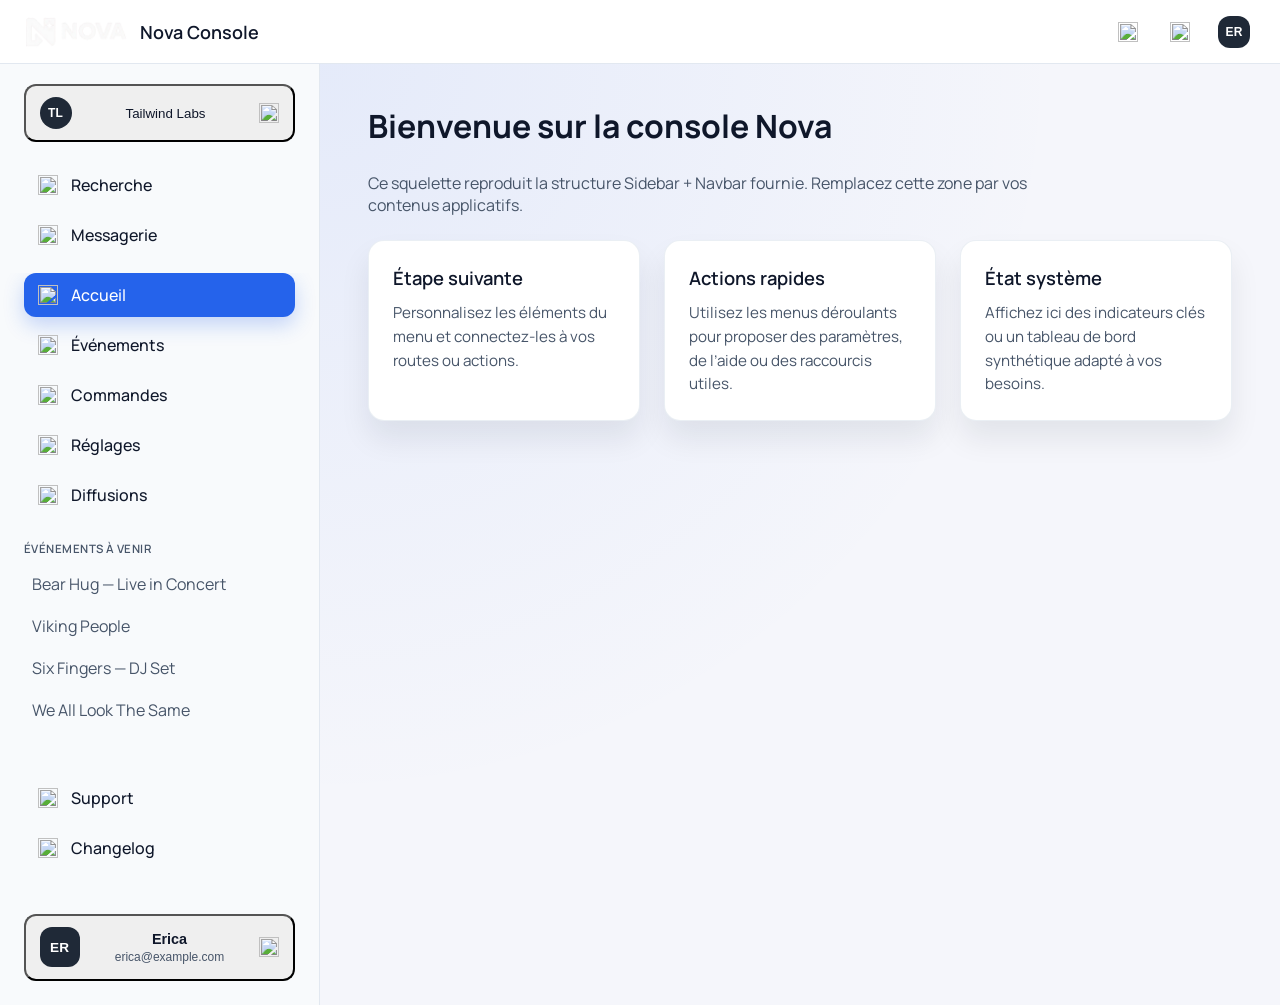
==== html/app.html @ 363867f9 "zerfg" ====
﻿
<!DOCTYPE html>
<html lang="fr">
<head>
    <meta charset="UTF-8">
    <meta name="viewport" content="width=device-width, initial-scale=1.0">
    <title>Nova · Console</title>
    <link rel="preconnect" href="https://fonts.googleapis.com">
    <link rel="preconnect" href="https://fonts.gstatic.com" crossorigin>
    <link href="https://fonts.googleapis.com/css2?family=Manrope:wght@400;500;600;700&display=swap" rel="stylesheet">
    <link rel="stylesheet" href="../css/app.css">
</head>
<body>
<div class="app-shell">
    <header class="app-navbar" role="banner">
        <div class="navbar-brand">
            <img src="../asset/img/logo.png" alt="Nova" class="navbar-logo">
            <span class="navbar-title">Nova Console</span>
        </div>
        <div class="navbar-spacer" aria-hidden="true"></div>
        <nav class="navbar-actions" aria-label="Actions principales">
            <a class="icon-button" href="#search" aria-label="Ouvrir la recherche">
                <img class="icon" src="https://raw.githubusercontent.com/tailwindlabs/heroicons/master/src/24/solid/magnifying-glass.svg" alt="" loading="lazy">
            </a>
            <a class="icon-button" href="#inbox" aria-label="Consulter la messagerie">
                <img class="icon" src="https://raw.githubusercontent.com/tailwindlabs/heroicons/master/src/24/solid/inbox.svg" alt="" loading="lazy">
            </a>
            <div class="dropdown" data-dropdown>
                <button class="icon-button avatar-button" type="button" aria-haspopup="menu" aria-expanded="false" data-dropdown-toggle="navbar-user-menu">
                    <span class="avatar avatar-square" aria-hidden="true">ER</span>
                    <span class="sr-only">Ouvrir le menu utilisateur</span>
                </button>
                <div class="dropdown-menu bottom-end" id="navbar-user-menu" role="menu">
                    <a class="dropdown-item" href="#profil" role="menuitem">
                        <img class="dropdown-icon" src="https://raw.githubusercontent.com/tailwindlabs/heroicons/master/src/24/solid/user.svg" alt="" loading="lazy">
                        <span class="dropdown-label">Mon profil</span>
                    </a>
                    <a class="dropdown-item" href="#parametres" role="menuitem">
                        <img class="dropdown-icon" src="https://raw.githubusercontent.com/tailwindlabs/heroicons/master/src/24/solid/cog-8-tooth.svg" alt="" loading="lazy">
                        <span class="dropdown-label">Paramètres</span>
                    </a>
                    <div class="dropdown-divider" role="none"></div>
                    <a class="dropdown-item" href="#confidentialite" role="menuitem">
                        <img class="dropdown-icon" src="https://raw.githubusercontent.com/tailwindlabs/heroicons/master/src/24/solid/shield-check.svg" alt="" loading="lazy">
                        <span class="dropdown-label">Politique de confidentialité</span>
                    </a>
                    <a class="dropdown-item" href="#feedback" role="menuitem">
                        <img class="dropdown-icon" src="https://raw.githubusercontent.com/tailwindlabs/heroicons/master/src/24/solid/light-bulb.svg" alt="" loading="lazy">
                        <span class="dropdown-label">Partager un feedback</span>
                    </a>
                    <div class="dropdown-divider" role="none"></div>
                    <a class="dropdown-item" href="#logout" role="menuitem">
                        <img class="dropdown-icon" src="https://raw.githubusercontent.com/tailwindlabs/heroicons/master/src/24/solid/arrow-right-start-on-rectangle.svg" alt="" loading="lazy">
                        <span class="dropdown-label">Se déconnecter</span>
                    </a>
                </div>
            </div>
        </nav>
    </header>

    <div class="app-layout">
        <aside class="app-sidebar" aria-label="Navigation secondaire">
            <div class="sidebar-header">
                <div class="dropdown full-width" data-dropdown>
                    <button class="sidebar-item sidebar-button" type="button" aria-haspopup="menu" aria-expanded="false" data-dropdown-toggle="team-menu">
                        <span class="avatar" aria-hidden="true">TL</span>
                        <span class="sidebar-label">Tailwind Labs</span>
                        <img class="icon icon-chevron" src="https://raw.githubusercontent.com/tailwindlabs/heroicons/master/src/24/solid/chevron-down.svg" alt="" loading="lazy">
                        <img class="icon icon-chevron icon-chevron-alt" src="https://raw.githubusercontent.com/tailwindlabs/heroicons/master/src/24/solid/chevron-up.svg" alt="" loading="lazy">
                        <span class="sr-only">Changer d'équipe</span>
                    </button>
                    <div class="dropdown-menu bottom-start" id="team-menu" role="menu">
                        <a class="dropdown-item" href="#team-settings" role="menuitem">
                            <img class="dropdown-icon" src="https://raw.githubusercontent.com/tailwindlabs/heroicons/master/src/24/solid/cog-8-tooth.svg" alt="" loading="lazy">
                            <span class="dropdown-label">Paramètres</span>
                        </a>
                        <div class="dropdown-divider" role="none"></div>
                        <a class="dropdown-item" href="#tailwind" role="menuitem">
                            <span class="dropdown-icon avatar-pill" aria-hidden="true">TL</span>
                            <span class="dropdown-label">Tailwind Labs</span>
                        </a>
                        <a class="dropdown-item" href="#workcation" role="menuitem">
                            <span class="dropdown-icon avatar-pill avatar-purple" aria-hidden="true">WC</span>
                            <span class="dropdown-label">Workcation</span>
                        </a>
                        <div class="dropdown-divider" role="none"></div>
                        <a class="dropdown-item" href="#nouvelle-equipe" role="menuitem">
                            <img class="dropdown-icon" src="https://raw.githubusercontent.com/tailwindlabs/heroicons/master/src/24/solid/plus.svg" alt="" loading="lazy">
                            <span class="dropdown-label">Nouvelle équipe…</span>
                        </a>
                    </div>
                </div>
                <div class="sidebar-section only-desktop">
                    <a class="sidebar-item" href="#search">
                        <img class="icon" src="https://raw.githubusercontent.com/tailwindlabs/heroicons/master/src/24/solid/magnifying-glass.svg" alt="" loading="lazy">
                        <span class="sidebar-label">Recherche</span>
                    </a>
                    <a class="sidebar-item" href="#inbox">
                        <img class="icon" src="https://raw.githubusercontent.com/tailwindlabs/heroicons/master/src/24/solid/inbox.svg" alt="" loading="lazy">
                        <span class="sidebar-label">Messagerie</span>
                    </a>
                </div>
            </div>

            <div class="sidebar-body">
                <div class="sidebar-section">
                    <a class="sidebar-item is-active" href="#">
                        <img class="icon" src="https://raw.githubusercontent.com/tailwindlabs/heroicons/master/src/24/solid/home.svg" alt="" loading="lazy">
                        <span class="sidebar-label">Accueil</span>
                    </a>
                    <a class="sidebar-item" href="#evenements">
                        <img class="icon" src="https://raw.githubusercontent.com/tailwindlabs/heroicons/master/src/24/solid/square-2-stack.svg" alt="" loading="lazy">
                        <span class="sidebar-label">Événements</span>
                    </a>
                    <a class="sidebar-item" href="#commandes">
                        <img class="icon" src="https://raw.githubusercontent.com/tailwindlabs/heroicons/master/src/24/solid/ticket.svg" alt="" loading="lazy">
                        <span class="sidebar-label">Commandes</span>
                    </a>
                    <a class="sidebar-item" href="#reglages">
                        <img class="icon" src="https://raw.githubusercontent.com/tailwindlabs/heroicons/master/src/24/solid/cog-6-tooth.svg" alt="" loading="lazy">
                        <span class="sidebar-label">Réglages</span>
                    </a>
                    <a class="sidebar-item" href="#diffusions">
                        <img class="icon" src="https://raw.githubusercontent.com/tailwindlabs/heroicons/master/src/24/solid/megaphone.svg" alt="" loading="lazy">
                        <span class="sidebar-label">Diffusions</span>
                    </a>
                </div>

                <div class="sidebar-section only-desktop">
                    <p class="sidebar-heading">Événements à venir</p>
                    <a class="sidebar-link" href="#event-1">Bear Hug — Live in Concert</a>
                    <a class="sidebar-link" href="#event-2">Viking People</a>
                    <a class="sidebar-link" href="#event-3">Six Fingers — DJ Set</a>
                    <a class="sidebar-link" href="#event-4">We All Look The Same</a>
                </div>

                <div class="sidebar-spacer" aria-hidden="true"></div>

                <div class="sidebar-section">
                    <a class="sidebar-item" href="#support">
                        <img class="icon" src="https://raw.githubusercontent.com/tailwindlabs/heroicons/master/src/24/solid/question-mark-circle.svg" alt="" loading="lazy">
                        <span class="sidebar-label">Support</span>
                    </a>
                    <a class="sidebar-item" href="#changelog">
                        <img class="icon" src="https://raw.githubusercontent.com/tailwindlabs/heroicons/master/src/24/solid/sparkles.svg" alt="" loading="lazy">
                        <span class="sidebar-label">Changelog</span>
                    </a>
                </div>
            </div>

            <div class="sidebar-footer only-desktop">
                <div class="dropdown full-width" data-dropdown>
                    <button class="sidebar-item sidebar-button" type="button" aria-haspopup="menu" aria-expanded="false" data-dropdown-toggle="profile-menu">
                        <span class="avatar avatar-square avatar-large" aria-hidden="true">ER</span>
                        <span class="sidebar-label sidebar-user">
                            <span class="sidebar-user-name">Erica</span>
                            <span class="sidebar-user-email">erica@example.com</span>
                        </span>
                        <img class="icon icon-chevron" src="https://raw.githubusercontent.com/tailwindlabs/heroicons/master/src/24/solid/chevron-up.svg" alt="" loading="lazy">
                        <img class="icon icon-chevron icon-chevron-alt" src="https://raw.githubusercontent.com/tailwindlabs/heroicons/master/src/24/solid/chevron-down.svg" alt="" loading="lazy">
                        <span class="sr-only">Ouvrir le menu profil</span>
                    </button>
                    <div class="dropdown-menu top-start" id="profile-menu" role="menu">
                        <a class="dropdown-item" href="#profil" role="menuitem">
                            <img class="dropdown-icon" src="https://raw.githubusercontent.com/tailwindlabs/heroicons/master/src/24/solid/user.svg" alt="" loading="lazy">
                            <span class="dropdown-label">Mon profil</span>
                        </a>
                        <a class="dropdown-item" href="#parametres" role="menuitem">
                            <img class="dropdown-icon" src="https://raw.githubusercontent.com/tailwindlabs/heroicons/master/src/24/solid/cog-8-tooth.svg" alt="" loading="lazy">
                            <span class="dropdown-label">Paramètres</span>
                        </a>
                        <div class="dropdown-divider" role="none"></div>
                        <a class="dropdown-item" href="#confidentialite" role="menuitem">
                            <img class="dropdown-icon" src="https://raw.githubusercontent.com/tailwindlabs/heroicons/master/src/24/solid/shield-check.svg" alt="" loading="lazy">
                            <span class="dropdown-label">Politique de confidentialité</span>
                        </a>
                        <a class="dropdown-item" href="#feedback" role="menuitem">
                            <img class="dropdown-icon" src="https://raw.githubusercontent.com/tailwindlabs/heroicons/master/src/24/solid/light-bulb.svg" alt="" loading="lazy">
                            <span class="dropdown-label">Partager un feedback</span>
                        </a>
                        <div class="dropdown-divider" role="none"></div>
                        <a class="dropdown-item" href="#logout" role="menuitem">
                            <img class="dropdown-icon" src="https://raw.githubusercontent.com/tailwindlabs/heroicons/master/src/24/solid/arrow-right-start-on-rectangle.svg" alt="" loading="lazy">
                            <span class="dropdown-label">Se déconnecter</span>
                        </a>
                    </div>
                </div>
            </div>
        </aside>

        <main class="app-content" id="main-content" tabindex="-1">
            <section class="content-section">
                <h1>Bienvenue sur la console Nova</h1>
                <p>
                    Ce squelette reproduit la structure Sidebar + Navbar fournie. Remplacez cette zone par vos contenus applicatifs.
                </p>
                <div class="content-grid">
                    <article class="content-card">
                        <h2>Étape suivante</h2>
                        <p>Personnalisez les éléments du menu et connectez-les à vos routes ou actions.</p>
                    </article>
                    <article class="content-card">
                        <h2>Actions rapides</h2>
                        <p>Utilisez les menus déroulants pour proposer des paramètres, de l’aide ou des raccourcis utiles.</p>
                    </article>
                    <article class="content-card">
                        <h2>État système</h2>
                        <p>Affichez ici des indicateurs clés ou un tableau de bord synthétique adapté à vos besoins.</p>
                    </article>
                </div>
            </section>
        </main>
    </div>
</div>

<script>
document.addEventListener('DOMContentLoaded', () => {
    const dropdowns = Array.from(document.querySelectorAll('[data-dropdown]'));

    const closeAll = (except) => {
        dropdowns.forEach(dropdown => {
            if (dropdown === except) {
                return;
            }
            const button = dropdown.querySelector('[data-dropdown-toggle]');
            const menuId = button ? button.getAttribute('data-dropdown-toggle') : null;
            const menu = menuId ? document.getElementById(menuId) : null;
            if (button) {
                button.setAttribute('aria-expanded', 'false');
            }
            if (menu) {
                menu.classList.remove('is-open');
            }
        });
    };

    dropdowns.forEach(dropdown => {
        const button = dropdown.querySelector('[data-dropdown-toggle]');
        if (!button) return;
        const menu = document.getElementById(button.getAttribute('data-dropdown-toggle'));
        if (!menu) return;

        button.addEventListener('click', event => {
            event.preventDefault();
            const isExpanded = button.getAttribute('aria-expanded') === 'true';
            closeAll(isExpanded ? null : dropdown);
            if (!isExpanded) {
                button.setAttribute('aria-expanded', 'true');
                menu.classList.add('is-open');
            }
        });

        button.addEventListener('keydown', event => {
            if (event.key === 'ArrowDown') {
                event.preventDefault();
                button.setAttribute('aria-expanded', 'true');
                menu.classList.add('is-open');
                const firstItem = menu.querySelector('[role="menuitem"]');
                if (firstItem) {
                    firstItem.focus();
                }
            }
        });

        menu.addEventListener('keydown', event => {
            if (event.key === 'Escape') {
                closeAll();
                button.focus();
            }
        });
    });

    document.addEventListener('click', event => {
        const container = event.target.closest('[data-dropdown]');
        if (!container) {
            closeAll();
        }
    });

    document.addEventListener('keydown', event => {
        if (event.key === 'Escape') {
            closeAll();
        }
    });
});
</script>
</body>
</html>
---- css/app.css ----
:root {
    --shell-bg: #f5f6fb;
    --sidebar-bg: #f8fafc;
    --surface-bg: #ffffff;
    --border-color: #e2e8f0;
    --text-primary: #0f172a;
    --text-muted: #475569;
    --accent: #2563eb;
    --accent-soft: #eff6ff;
    --shadow-md: 0 18px 30px rgba(15, 23, 42, 0.08);
    --shadow-sm: 0 8px 16px rgba(15, 23, 42, 0.06);
}

* {
    box-sizing: border-box;
}

html,
body {
    height: 100%;
}

body {
    margin: 0;
    font-family: 'Manrope', system-ui, -apple-system, BlinkMacSystemFont, 'Segoe UI', sans-serif;
    background: var(--shell-bg);
    color: var(--text-primary);
}

a {
    color: inherit;
}

.sr-only {
    position: absolute;
    width: 1px;
    height: 1px;
    padding: 0;
    margin: -1px;
    overflow: hidden;
    clip: rect(0, 0, 0, 0);
    border: 0;
}

.app-shell {
    min-height: 100vh;
    display: flex;
    flex-direction: column;
}

.app-navbar {
    position: sticky;
    top: 0;
    z-index: 20;
    display: flex;
    align-items: center;
    gap: 1rem;
    padding: 0 1.5rem;
    height: 64px;
    background: var(--surface-bg);
    border-bottom: 1px solid var(--border-color);
    backdrop-filter: blur(12px);
}

.navbar-brand {
    display: flex;
    align-items: center;
    gap: 0.75rem;
    min-width: 0;
}

.navbar-logo {
    height: 32px;
    width: auto;
}

.navbar-title {
    font-size: 1.125rem;
    font-weight: 600;
    white-space: nowrap;
}

.navbar-spacer {
    flex: 1;
}

.navbar-actions {
    display: flex;
    align-items: center;
    gap: 0.75rem;
}

.icon-button {
    display: inline-flex;
    align-items: center;
    justify-content: center;
    width: 40px;
    height: 40px;
    border-radius: 999px;
    border: 1px solid transparent;
    background: transparent;
    color: inherit;
    transition: background 0.2s ease, border-color 0.2s ease, box-shadow 0.2s ease;
    cursor: pointer;
}

.icon-button:hover,
.icon-button:focus-visible {
    background: var(--accent-soft);
    border-color: rgba(37, 99, 235, 0.2);
    box-shadow: 0 0 0 3px rgba(37, 99, 235, 0.2);
    outline: none;
}

.avatar-button {
    border-radius: 12px;
    padding: 4px;
    width: 44px;
    height: 44px;
}

.icon {
    width: 20px;
    height: 20px;
    object-fit: contain;
}

.dropdown-icon {
    width: 18px;
    height: 18px;
    object-fit: contain;
}

.dropdown {
    position: relative;
}

.dropdown-menu {
    position: absolute;
    min-width: 220px;
    border-radius: 14px;
    border: 1px solid var(--border-color);
    background: var(--surface-bg);
    box-shadow: var(--shadow-sm);
    padding: 0.5rem;
    display: none;
    z-index: 50;
    animation: dropdown-fade 0.18s ease;
}

.dropdown-menu.is-open {
    display: block;
}

.dropdown-menu.bottom-end {
    top: calc(100% + 12px);
    right: 0;
}

.dropdown-menu.bottom-start {
    top: calc(100% + 12px);
    left: 0;
}

.dropdown-menu.top-start {
    bottom: calc(100% + 12px);
    left: 0;
}

.dropdown-item {
    display: flex;
    align-items: center;
    gap: 0.75rem;
    padding: 0.65rem 0.75rem;
    border-radius: 10px;
    color: var(--text-primary);
    text-decoration: none;
    font-size: 0.875rem;
    font-weight: 500;
    transition: background 0.2s ease, color 0.2s ease;
}

.dropdown-item:hover,
.dropdown-item:focus-visible {
    background: var(--accent-soft);
    color: var(--accent);
    outline: none;
}

.dropdown-divider {
    height: 1px;
    margin: 0.5rem 0;
    background: var(--border-color);
}

.avatar {
    display: inline-flex;
    align-items: center;
    justify-content: center;
    width: 32px;
    height: 32px;
    border-radius: 999px;
    background: #1f2937;
    color: #fff;
    font-size: 0.75rem;
    font-weight: 600;
    letter-spacing: 0.02em;
}

.avatar-square {
    border-radius: 12px;
}

.avatar-large {
    width: 40px;
    height: 40px;
    font-size: 0.85rem;
}

.avatar-pill {
    display: inline-flex;
    align-items: center;
    justify-content: center;
    width: 28px;
    height: 28px;
    border-radius: 999px;
    background: #0ea5e9;
    color: #fff;
    font-size: 0.75rem;
    font-weight: 600;
}

.avatar-pill.avatar-purple {
    background: #7c3aed;
}

.app-layout {
    flex: 1;
    display: flex;
    min-height: 0;
}

.app-sidebar {
    width: 320px;
    background: var(--sidebar-bg);
    border-right: 1px solid var(--border-color);
    display: flex;
    flex-direction: column;
    min-height: 0;
}

.sidebar-header {
    padding: 1.25rem 1.5rem 1rem;
    display: flex;
    flex-direction: column;
    gap: 1.25rem;
}

.sidebar-body {
    flex: 1;
    display: flex;
    flex-direction: column;
    gap: 1.5rem;
    padding: 0 1.5rem 1.5rem;
    overflow-y: auto;
}

.sidebar-footer {
    padding: 1.25rem 1.5rem 1.5rem;
}

.sidebar-section {
    display: flex;
    flex-direction: column;
    gap: 0.35rem;
}

.sidebar-item {
    display: flex;
    align-items: center;
    gap: 0.85rem;
    padding: 0.7rem 0.85rem;
    border-radius: 12px;
    color: var(--text-primary);
    text-decoration: none;
    font-weight: 500;
    transition: background 0.2s ease, color 0.2s ease, box-shadow 0.2s ease;
}

.sidebar-item:hover,
.sidebar-item:focus-visible {
    background: rgba(37, 99, 235, 0.1);
    color: var(--accent);
    outline: none;
}

.sidebar-item.is-active {
    background: var(--accent);
    color: #fff;
    box-shadow: 0 8px 20px rgba(37, 99, 235, 0.25);
}

.sidebar-button {
    justify-content: space-between;
    width: 100%;
}

.sidebar-label {
    flex: 1;
    min-width: 0;
}

.sidebar-heading {
    font-size: 0.72rem;
    font-weight: 600;
    letter-spacing: 0.04em;
    text-transform: uppercase;
    color: var(--text-muted);
    margin: 0 0 0.25rem;
}

.sidebar-link {
    display: block;
    padding: 0.45rem 0.5rem;
    color: var(--text-muted);
    text-decoration: none;
    border-radius: 8px;
    transition: background 0.2s ease, color 0.2s ease;
}

.sidebar-link:hover,
.sidebar-link:focus-visible {
    background: rgba(37, 99, 235, 0.08);
    color: var(--text-primary);
    outline: none;
}

.sidebar-spacer {
    flex: 1;
}

.sidebar-user {
    display: flex;
    flex-direction: column;
    gap: 0.2rem;
}

.sidebar-user-name {
    font-size: 0.9rem;
    font-weight: 600;
}

.sidebar-user-email {
    font-size: 0.75rem;
    color: var(--text-muted);
    word-break: break-all;
}

.icon-chevron-alt {
    display: none;
}

.sidebar-button[aria-expanded="true"] .icon-chevron {
    display: none;
}

.sidebar-button[aria-expanded="true"] .icon-chevron-alt {
    display: inline-block;
}

.app-content {
    flex: 1;
    min-height: 0;
    overflow-y: auto;
    padding: 2.5rem 3rem;
    background: radial-gradient(circle at top left, rgba(37, 99, 235, 0.08), transparent 55%), var(--shell-bg);
}

.content-section {
    max-width: 960px;
    margin: 0 auto;
    display: flex;
    flex-direction: column;
    gap: 1.5rem;
}

.content-section h1 {
    font-size: 2rem;
    font-weight: 700;
    margin: 0;
}

.content-section p {
    font-size: 1rem;
    margin: 0;
    color: var(--text-muted);
    max-width: 720px;
}

.content-grid {
    display: grid;
    grid-template-columns: repeat(auto-fit, minmax(240px, 1fr));
    gap: 1.5rem;
}

.content-card {
    background: var(--surface-bg);
    border-radius: 16px;
    border: 1px solid rgba(226, 232, 240, 0.7);
    box-shadow: var(--shadow-md);
    padding: 1.5rem;
    display: flex;
    flex-direction: column;
    gap: 0.65rem;
}

.content-card h2 {
    margin: 0;
    font-size: 1.15rem;
    font-weight: 600;
}

.content-card p {
    margin: 0;
    color: var(--text-muted);
    font-size: 0.95rem;
    line-height: 1.55;
}

@keyframes dropdown-fade {
    from {
        opacity: 0;
        transform: translateY(4px);
    }
    to {
        opacity: 1;
        transform: translateY(0);
    }
}

@media (max-width: 1100px) {
    .app-sidebar {
        width: 280px;
    }

    .app-content {
        padding: 2rem 2.25rem;
    }
}

@media (max-width: 1024px) {
    .only-desktop {
        display: none !important;
    }
}

@media (max-width: 900px) {
    .app-layout {
        flex-direction: column;
    }

    .app-sidebar {
        width: 100%;
        border-right: none;
        border-bottom: 1px solid var(--border-color);
    }

    .sidebar-body {
        flex-direction: row;
        flex-wrap: nowrap;
        overflow-x: auto;
        gap: 1rem;
    }

    .sidebar-section {
        min-width: 220px;
    }

    .app-content {
        padding: 2rem 1.5rem 2.5rem;
    }
}

@media (max-width: 640px) {
    .app-navbar {
        padding: 0 1rem;
    }

    .navbar-title {
        font-size: 1rem;
    }

    .app-content {
        padding: 1.75rem 1.25rem 2.25rem;
    }

    .content-section h1 {
        font-size: 1.6rem;
    }
}
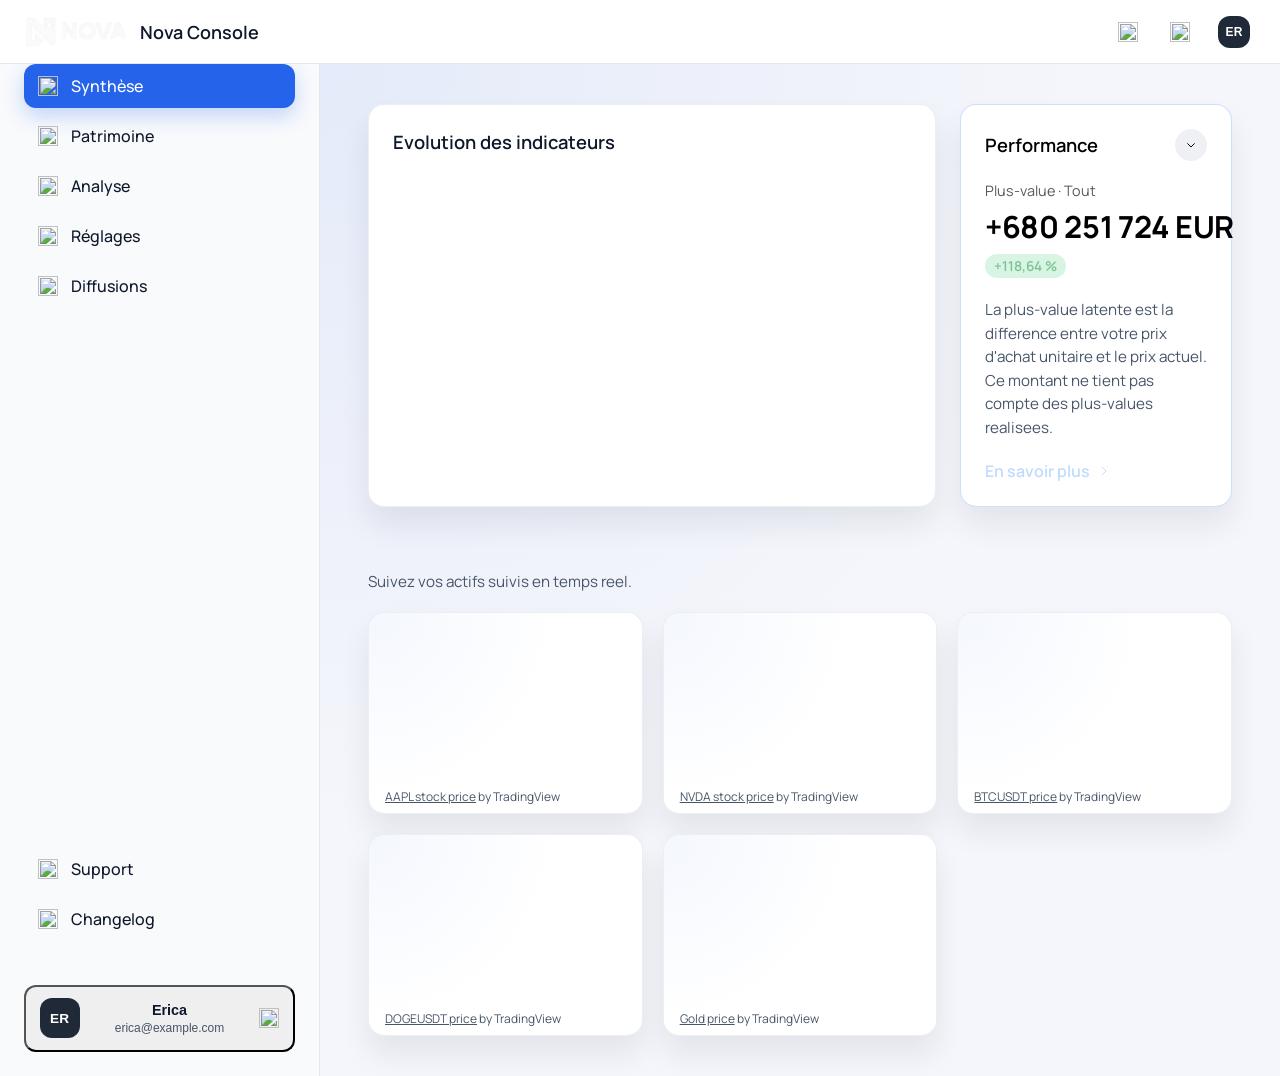
==== commit f0127a3d: "yexrsthgfj" ====
--- a/html/app.html
+++ b/html/app.html
@@ -1,288 +1,1961 @@
 ﻿
+
 <!DOCTYPE html>
+
 <html lang="fr">
+
 <head>
+
     <meta charset="UTF-8">
+
     <meta name="viewport" content="width=device-width, initial-scale=1.0">
+
     <title>Nova · Console</title>
+
     <link rel="preconnect" href="https://fonts.googleapis.com">
+
     <link rel="preconnect" href="https://fonts.gstatic.com" crossorigin>
+
     <link href="https://fonts.googleapis.com/css2?family=Manrope:wght@400;500;600;700&display=swap" rel="stylesheet">
+
     <link rel="stylesheet" href="../css/app.css">
+
 </head>
+
 <body>
+
 <div class="app-shell">
+
     <header class="app-navbar" role="banner">
+
         <div class="navbar-brand">
+
             <img src="../asset/img/logo.png" alt="Nova" class="navbar-logo">
+
             <span class="navbar-title">Nova Console</span>
+
         </div>
+
         <div class="navbar-spacer" aria-hidden="true"></div>
+
         <nav class="navbar-actions" aria-label="Actions principales">
+
             <a class="icon-button" href="#search" aria-label="Ouvrir la recherche">
+
                 <img class="icon" src="https://raw.githubusercontent.com/tailwindlabs/heroicons/master/src/24/solid/magnifying-glass.svg" alt="" loading="lazy">
+
             </a>
+
             <a class="icon-button" href="#inbox" aria-label="Consulter la messagerie">
+
                 <img class="icon" src="https://raw.githubusercontent.com/tailwindlabs/heroicons/master/src/24/solid/inbox.svg" alt="" loading="lazy">
+
             </a>
+
             <div class="dropdown" data-dropdown>
+
                 <button class="icon-button avatar-button" type="button" aria-haspopup="menu" aria-expanded="false" data-dropdown-toggle="navbar-user-menu">
+
                     <span class="avatar avatar-square" aria-hidden="true">ER</span>
+
                     <span class="sr-only">Ouvrir le menu utilisateur</span>
+
                 </button>
+
                 <div class="dropdown-menu bottom-end" id="navbar-user-menu" role="menu">
+
                     <a class="dropdown-item" href="#profil" role="menuitem">
+
                         <img class="dropdown-icon" src="https://raw.githubusercontent.com/tailwindlabs/heroicons/master/src/24/solid/user.svg" alt="" loading="lazy">
+
                         <span class="dropdown-label">Mon profil</span>
+
                     </a>
+
                     <a class="dropdown-item" href="#parametres" role="menuitem">
+
                         <img class="dropdown-icon" src="https://raw.githubusercontent.com/tailwindlabs/heroicons/master/src/24/solid/cog-8-tooth.svg" alt="" loading="lazy">
+
                         <span class="dropdown-label">Paramètres</span>
+
                     </a>
+
                     <div class="dropdown-divider" role="none"></div>
+
                     <a class="dropdown-item" href="#confidentialite" role="menuitem">
+
                         <img class="dropdown-icon" src="https://raw.githubusercontent.com/tailwindlabs/heroicons/master/src/24/solid/shield-check.svg" alt="" loading="lazy">
+
                         <span class="dropdown-label">Politique de confidentialité</span>
+
                     </a>
+
                     <a class="dropdown-item" href="#feedback" role="menuitem">
+
                         <img class="dropdown-icon" src="https://raw.githubusercontent.com/tailwindlabs/heroicons/master/src/24/solid/light-bulb.svg" alt="" loading="lazy">
+
                         <span class="dropdown-label">Partager un feedback</span>
+
                     </a>
+
                     <div class="dropdown-divider" role="none"></div>
+
                     <a class="dropdown-item" href="#logout" role="menuitem">
+
                         <img class="dropdown-icon" src="https://raw.githubusercontent.com/tailwindlabs/heroicons/master/src/24/solid/arrow-right-start-on-rectangle.svg" alt="" loading="lazy">
+
                         <span class="dropdown-label">Se déconnecter</span>
+
                     </a>
+
                 </div>
+
             </div>
+
         </nav>
+
     </header>
 
+
+
     <div class="app-layout">
+
         <aside class="app-sidebar" aria-label="Navigation secondaire">
-            <div class="sidebar-header">
+
+            <div class="sidebar-body">
+
+                <div class="sidebar-section">
+
+                    <a class="sidebar-item is-active" href="app.html" aria-current="page">
+
+                        <img class="icon" src="https://raw.githubusercontent.com/tailwindlabs/heroicons/master/src/24/solid/home.svg" alt="" loading="lazy">
+
+                        <span class="sidebar-label">Synthèse</span>
+
+                    </a>
+
+                    <a class="sidebar-item" href="partimoine.html">
+
+                        <img class="icon" src="https://raw.githubusercontent.com/tailwindlabs/heroicons/master/src/24/solid/square-2-stack.svg" alt="" loading="lazy">
+
+                        <span class="sidebar-label">Patrimoine</span>
+
+                    </a>
+
+                    <a class="sidebar-item" href="#commandes">
+
+                        <img class="icon" src="https://raw.githubusercontent.com/tailwindlabs/heroicons/master/src/24/solid/ticket.svg" alt="" loading="lazy">
+
+                        <span class="sidebar-label">Analyse</span>
+
+                    </a>
+
+                    <a class="sidebar-item" href="#reglages">
+
+                        <img class="icon" src="https://raw.githubusercontent.com/tailwindlabs/heroicons/master/src/24/solid/cog-6-tooth.svg" alt="" loading="lazy">
+
+                        <span class="sidebar-label">Réglages</span>
+
+                    </a>
+
+                    <a class="sidebar-item" href="#diffusions">
+
+                        <img class="icon" src="https://raw.githubusercontent.com/tailwindlabs/heroicons/master/src/24/solid/megaphone.svg" alt="" loading="lazy">
+
+                        <span class="sidebar-label">Diffusions</span>
+
+                    </a>
+
+                </div>
+
+
+
+                <div class="sidebar-spacer" aria-hidden="true"></div>
+
+
+
+                <div class="sidebar-section">
+
+                    <a class="sidebar-item" href="#support">
+
+                        <img class="icon" src="https://raw.githubusercontent.com/tailwindlabs/heroicons/master/src/24/solid/question-mark-circle.svg" alt="" loading="lazy">
+
+                        <span class="sidebar-label">Support</span>
+
+                    </a>
+
+                    <a class="sidebar-item" href="#changelog">
+
+                        <img class="icon" src="https://raw.githubusercontent.com/tailwindlabs/heroicons/master/src/24/solid/sparkles.svg" alt="" loading="lazy">
+
+                        <span class="sidebar-label">Changelog</span>
+
+                    </a>
+
+                </div>
+
+            </div>
+
+
+
+            <div class="sidebar-footer only-desktop">
+
                 <div class="dropdown full-width" data-dropdown>
-                    <button class="sidebar-item sidebar-button" type="button" aria-haspopup="menu" aria-expanded="false" data-dropdown-toggle="team-menu">
-                        <span class="avatar" aria-hidden="true">TL</span>
-                        <span class="sidebar-label">Tailwind Labs</span>
-                        <img class="icon icon-chevron" src="https://raw.githubusercontent.com/tailwindlabs/heroicons/master/src/24/solid/chevron-down.svg" alt="" loading="lazy">
-                        <img class="icon icon-chevron icon-chevron-alt" src="https://raw.githubusercontent.com/tailwindlabs/heroicons/master/src/24/solid/chevron-up.svg" alt="" loading="lazy">
-                        <span class="sr-only">Changer d'équipe</span>
+
+                    <button class="sidebar-item sidebar-button" type="button" aria-haspopup="menu" aria-expanded="false" data-dropdown-toggle="profile-menu">
+
+                        <span class="avatar avatar-square avatar-large" aria-hidden="true">ER</span>
+
+                        <span class="sidebar-label sidebar-user">
+
+                            <span class="sidebar-user-name">Erica</span>
+
+                            <span class="sidebar-user-email">erica@example.com</span>
+
+                        </span>
+
+                        <img class="icon icon-chevron" src="https://raw.githubusercontent.com/tailwindlabs/heroicons/master/src/24/solid/chevron-up.svg" alt="" loading="lazy">
+
+                        <img class="icon icon-chevron icon-chevron-alt" src="https://raw.githubusercontent.com/tailwindlabs/heroicons/master/src/24/solid/chevron-down.svg" alt="" loading="lazy">
+
+                        <span class="sr-only">Ouvrir le menu profil</span>
+
                     </button>
-                    <div class="dropdown-menu bottom-start" id="team-menu" role="menu">
-                        <a class="dropdown-item" href="#team-settings" role="menuitem">
+
+                    <div class="dropdown-menu top-start" id="profile-menu" role="menu">
+
+                        <a class="dropdown-item" href="#profil" role="menuitem">
+
+                            <img class="dropdown-icon" src="https://raw.githubusercontent.com/tailwindlabs/heroicons/master/src/24/solid/user.svg" alt="" loading="lazy">
+
+                            <span class="dropdown-label">Mon profil</span>
+
+                        </a>
+
+                        <a class="dropdown-item" href="#parametres" role="menuitem">
+
                             <img class="dropdown-icon" src="https://raw.githubusercontent.com/tailwindlabs/heroicons/master/src/24/solid/cog-8-tooth.svg" alt="" loading="lazy">
+
                             <span class="dropdown-label">Paramètres</span>
+
                         </a>
+
                         <div class="dropdown-divider" role="none"></div>
-                        <a class="dropdown-item" href="#tailwind" role="menuitem">
-                            <span class="dropdown-icon avatar-pill" aria-hidden="true">TL</span>
-                            <span class="dropdown-label">Tailwind Labs</span>
+
+                        <a class="dropdown-item" href="#confidentialite" role="menuitem">
+
+                            <img class="dropdown-icon" src="https://raw.githubusercontent.com/tailwindlabs/heroicons/master/src/24/solid/shield-check.svg" alt="" loading="lazy">
+
+                            <span class="dropdown-label">Politique de confidentialité</span>
+
                         </a>
-                        <a class="dropdown-item" href="#workcation" role="menuitem">
-                            <span class="dropdown-icon avatar-pill avatar-purple" aria-hidden="true">WC</span>
-                            <span class="dropdown-label">Workcation</span>
+
+                        <a class="dropdown-item" href="#feedback" role="menuitem">
+
+                            <img class="dropdown-icon" src="https://raw.githubusercontent.com/tailwindlabs/heroicons/master/src/24/solid/light-bulb.svg" alt="" loading="lazy">
+
+                            <span class="dropdown-label">Partager un feedback</span>
+
                         </a>
+
                         <div class="dropdown-divider" role="none"></div>
-                        <a class="dropdown-item" href="#nouvelle-equipe" role="menuitem">
-                            <img class="dropdown-icon" src="https://raw.githubusercontent.com/tailwindlabs/heroicons/master/src/24/solid/plus.svg" alt="" loading="lazy">
-                            <span class="dropdown-label">Nouvelle équipe…</span>
+
+                        <a class="dropdown-item" href="#logout" role="menuitem">
+
+                            <img class="dropdown-icon" src="https://raw.githubusercontent.com/tailwindlabs/heroicons/master/src/24/solid/arrow-right-start-on-rectangle.svg" alt="" loading="lazy">
+
+                            <span class="dropdown-label">Se déconnecter</span>
+
                         </a>
+
                     </div>
+
                 </div>
-                <div class="sidebar-section only-desktop">
-                    <a class="sidebar-item" href="#search">
-                        <img class="icon" src="https://raw.githubusercontent.com/tailwindlabs/heroicons/master/src/24/solid/magnifying-glass.svg" alt="" loading="lazy">
-                        <span class="sidebar-label">Recherche</span>
-                    </a>
-                    <a class="sidebar-item" href="#inbox">
-                        <img class="icon" src="https://raw.githubusercontent.com/tailwindlabs/heroicons/master/src/24/solid/inbox.svg" alt="" loading="lazy">
-                        <span class="sidebar-label">Messagerie</span>
-                    </a>
+
+            </div>
+
+        </aside>
+
+
+
+        <main class="app-content" id="main-content" tabindex="-1">
+
+            <section class="content-section">
+
+                <div class="content-grid dashboard-grid">
+
+                    <article class="content-card content-card--chart">
+
+                        <h2>Evolution des indicateurs</h2>
+
+                        <div id="chart-range-container" class="chart-container"></div>
+
+                    </article>
+
+                    <article class="content-card content-card--performance">
+
+                        <header class="performance-header">
+
+                            <div class="performance-title">
+
+                                <h2>Performance</h2>
+                            </div>
+
+                            <button type="button" class="performance-toggle" aria-label="Afficher plus d'options">
+
+                                <span class="sr-only">Afficher plus d'options</span>
+
+                                <svg width="16" height="16" viewBox="0 0 24 24" aria-hidden="true">
+
+                                    <path d="M7 10l5 5 5-5" fill="none" stroke="currentColor" stroke-width="1.5" stroke-linecap="round" stroke-linejoin="round"/>
+
+                                </svg>
+
+                            </button>
+
+                        </header>
+
+                        <div class="performance-metric">
+
+                            <span class="metric-label">Plus-value &middot; Tout</span>
+
+                            <span class="metric-value">+680&nbsp;251&nbsp;724&nbsp;EUR</span>
+                            <span class="metric-variation">+118,64&nbsp;%</span>
+
+                        </div>
+
+                        <p class="performance-description">
+
+                            La plus-value latente est la difference entre votre prix d'achat unitaire et le prix actuel.
+                            Ce montant ne tient pas compte des plus-values realisees.
+                        </p>
+
+                        <a class="performance-link" href="#details-performance">
+
+                            En savoir plus
+
+                            <svg width="16" height="16" viewBox="0 0 24 24" aria-hidden="true">
+
+                                <path d="M9 18l6-6-6-6" fill="none" stroke="currentColor" stroke-width="1.5" stroke-linecap="round" stroke-linejoin="round"/>
+
+                            </svg>
+
+                        </a>
+
+                    </article>
+
                 </div>
-            </div>
-
-            <div class="sidebar-body">
-                <div class="sidebar-section">
-                    <a class="sidebar-item is-active" href="#">
-                        <img class="icon" src="https://raw.githubusercontent.com/tailwindlabs/heroicons/master/src/24/solid/home.svg" alt="" loading="lazy">
-                        <span class="sidebar-label">Accueil</span>
-                    </a>
-                    <a class="sidebar-item" href="#evenements">
-                        <img class="icon" src="https://raw.githubusercontent.com/tailwindlabs/heroicons/master/src/24/solid/square-2-stack.svg" alt="" loading="lazy">
-                        <span class="sidebar-label">Événements</span>
-                    </a>
-                    <a class="sidebar-item" href="#commandes">
-                        <img class="icon" src="https://raw.githubusercontent.com/tailwindlabs/heroicons/master/src/24/solid/ticket.svg" alt="" loading="lazy">
-                        <span class="sidebar-label">Commandes</span>
-                    </a>
-                    <a class="sidebar-item" href="#reglages">
-                        <img class="icon" src="https://raw.githubusercontent.com/tailwindlabs/heroicons/master/src/24/solid/cog-6-tooth.svg" alt="" loading="lazy">
-                        <span class="sidebar-label">Réglages</span>
-                    </a>
-                    <a class="sidebar-item" href="#diffusions">
-                        <img class="icon" src="https://raw.githubusercontent.com/tailwindlabs/heroicons/master/src/24/solid/megaphone.svg" alt="" loading="lazy">
-                        <span class="sidebar-label">Diffusions</span>
-                    </a>
+
+                <div class="widget-section">
+
+                    <div class="widget-section-header">
+                        <p>Suivez vos actifs suivis en temps reel.</p>
+                    </div>
+                    <div class="widget-grid">
+
+                        <div class="widget-card">
+
+                            <!-- TradingView Widget BEGIN -->
+
+                            <div class="tradingview-widget-container">
+
+                                <div class="tradingview-widget-container__widget"></div>
+
+                                <div class="tradingview-widget-copyright"><a href="https://www.tradingview.com/symbols/NASDAQ-AAPL/" rel="noopener nofollow" target="_blank"><span class="blue-text">AAPL stock price</span></a><span class="trademark"> by TradingView</span></div>
+
+                                <script type="text/javascript" src="https://s3.tradingview.com/external-embedding/embed-widget-mini-symbol-overview.js" async>
+
+                                {
+
+                                "symbol": "NASDAQ:AAPL",
+
+                                "chartOnly": false,
+
+                                "dateRange": "12M",
+
+                                "noTimeScale": false,
+
+                                "colorTheme": "light",
+
+                                "isTransparent": false,
+
+                                "locale": "fr",
+
+                                "width": "100%",
+
+                                "autosize": true,
+
+                                "height": "100%"
+
+                                }
+
+                                </script>
+
+                            </div>
+
+                            <!-- TradingView Widget END -->
+
+                        </div>
+
+                        <div class="widget-card">
+
+                            <!-- TradingView Widget BEGIN -->
+
+                            <div class="tradingview-widget-container">
+
+                                <div class="tradingview-widget-container__widget"></div>
+
+                                <div class="tradingview-widget-copyright"><a href="https://www.tradingview.com/symbols/NASDAQ-NVDA/" rel="noopener nofollow" target="_blank"><span class="blue-text">NVDA stock price</span></a><span class="trademark"> by TradingView</span></div>
+
+                                <script type="text/javascript" src="https://s3.tradingview.com/external-embedding/embed-widget-mini-symbol-overview.js" async>
+
+                                {
+
+                                "symbol": "NASDAQ:NVDA",
+
+                                "chartOnly": false,
+
+                                "dateRange": "12M",
+
+                                "noTimeScale": false,
+
+                                "colorTheme": "light",
+
+                                "isTransparent": false,
+
+                                "locale": "fr",
+
+                                "width": "100%",
+
+                                "autosize": true,
+
+                                "height": "100%"
+
+                                }
+
+                                </script>
+
+                            </div>
+
+                            <!-- TradingView Widget END -->
+
+                        </div>
+
+                        <div class="widget-card">
+
+                            <!-- TradingView Widget BEGIN -->
+
+                            <div class="tradingview-widget-container">
+
+                                <div class="tradingview-widget-container__widget"></div>
+
+                                <div class="tradingview-widget-copyright"><a href="https://www.tradingview.com/symbols/BINANCE-BTCUSDT/" rel="noopener nofollow" target="_blank"><span class="blue-text">BTCUSDT price</span></a><span class="trademark"> by TradingView</span></div>
+
+                                <script type="text/javascript" src="https://s3.tradingview.com/external-embedding/embed-widget-mini-symbol-overview.js" async>
+
+                                {
+
+                                "symbol": "BINANCE:BTCUSDT",
+
+                                "chartOnly": false,
+
+                                "dateRange": "12M",
+
+                                "noTimeScale": false,
+
+                                "colorTheme": "light",
+
+                                "isTransparent": false,
+
+                                "locale": "fr",
+
+                                "width": "100%",
+
+                                "autosize": true,
+
+                                "height": "100%"
+
+                                }
+
+                                </script>
+
+                            </div>
+
+                            <!-- TradingView Widget END -->
+
+                        </div>
+
+                        <div class="widget-card">
+
+                            <!-- TradingView Widget BEGIN -->
+
+                            <div class="tradingview-widget-container">
+
+                                <div class="tradingview-widget-container__widget"></div>
+
+                                <div class="tradingview-widget-copyright"><a href="https://www.tradingview.com/symbols/BINANCE-DOGEUSDT/" rel="noopener nofollow" target="_blank"><span class="blue-text">DOGEUSDT price</span></a><span class="trademark"> by TradingView</span></div>
+
+                                <script type="text/javascript" src="https://s3.tradingview.com/external-embedding/embed-widget-mini-symbol-overview.js" async>
+
+                                {
+
+                                "symbol": "BINANCE:DOGEUSDT",
+
+                                "chartOnly": false,
+
+                                "dateRange": "12M",
+
+                                "noTimeScale": false,
+
+                                "colorTheme": "light",
+
+                                "isTransparent": false,
+
+                                "locale": "fr",
+
+                                "width": "100%",
+
+                                "autosize": true,
+
+                                "height": "100%"
+
+                                }
+
+                                </script>
+
+                            </div>
+
+                            <!-- TradingView Widget END -->
+
+                        </div>
+
+                        <div class="widget-card">
+
+                            <!-- TradingView Widget BEGIN -->
+
+                            <div class="tradingview-widget-container">
+
+                                <div class="tradingview-widget-container__widget"></div>
+
+                                <div class="tradingview-widget-copyright"><a href="https://www.tradingview.com/symbols/TVC-GOLD/" rel="noopener nofollow" target="_blank"><span class="blue-text">Gold price</span></a><span class="trademark"> by TradingView</span></div>
+
+                                <script type="text/javascript" src="https://s3.tradingview.com/external-embedding/embed-widget-mini-symbol-overview.js" async>
+
+                                {
+
+                                "symbol": "TVC:GOLD",
+
+                                "chartOnly": false,
+
+                                "dateRange": "12M",
+
+                                "noTimeScale": false,
+
+                                "colorTheme": "light",
+
+                                "isTransparent": false,
+
+                                "locale": "fr",
+
+                                "width": "100%",
+
+                                "autosize": true,
+
+                                "height": "100%"
+
+                                }
+
+                                </script>
+
+                            </div>
+
+                            <!-- TradingView Widget END -->
+
+                        </div>
+
+                    </div>
+
                 </div>
 
-                <div class="sidebar-section only-desktop">
-                    <p class="sidebar-heading">Événements à venir</p>
-                    <a class="sidebar-link" href="#event-1">Bear Hug — Live in Concert</a>
-                    <a class="sidebar-link" href="#event-2">Viking People</a>
-                    <a class="sidebar-link" href="#event-3">Six Fingers — DJ Set</a>
-                    <a class="sidebar-link" href="#event-4">We All Look The Same</a>
-                </div>
-
-                <div class="sidebar-spacer" aria-hidden="true"></div>
-
-                <div class="sidebar-section">
-                    <a class="sidebar-item" href="#support">
-                        <img class="icon" src="https://raw.githubusercontent.com/tailwindlabs/heroicons/master/src/24/solid/question-mark-circle.svg" alt="" loading="lazy">
-                        <span class="sidebar-label">Support</span>
-                    </a>
-                    <a class="sidebar-item" href="#changelog">
-                        <img class="icon" src="https://raw.githubusercontent.com/tailwindlabs/heroicons/master/src/24/solid/sparkles.svg" alt="" loading="lazy">
-                        <span class="sidebar-label">Changelog</span>
-                    </a>
-                </div>
-            </div>
-
-            <div class="sidebar-footer only-desktop">
-                <div class="dropdown full-width" data-dropdown>
-                    <button class="sidebar-item sidebar-button" type="button" aria-haspopup="menu" aria-expanded="false" data-dropdown-toggle="profile-menu">
-                        <span class="avatar avatar-square avatar-large" aria-hidden="true">ER</span>
-                        <span class="sidebar-label sidebar-user">
-                            <span class="sidebar-user-name">Erica</span>
-                            <span class="sidebar-user-email">erica@example.com</span>
-                        </span>
-                        <img class="icon icon-chevron" src="https://raw.githubusercontent.com/tailwindlabs/heroicons/master/src/24/solid/chevron-up.svg" alt="" loading="lazy">
-                        <img class="icon icon-chevron icon-chevron-alt" src="https://raw.githubusercontent.com/tailwindlabs/heroicons/master/src/24/solid/chevron-down.svg" alt="" loading="lazy">
-                        <span class="sr-only">Ouvrir le menu profil</span>
-                    </button>
-                    <div class="dropdown-menu top-start" id="profile-menu" role="menu">
-                        <a class="dropdown-item" href="#profil" role="menuitem">
-                            <img class="dropdown-icon" src="https://raw.githubusercontent.com/tailwindlabs/heroicons/master/src/24/solid/user.svg" alt="" loading="lazy">
-                            <span class="dropdown-label">Mon profil</span>
-                        </a>
-                        <a class="dropdown-item" href="#parametres" role="menuitem">
-                            <img class="dropdown-icon" src="https://raw.githubusercontent.com/tailwindlabs/heroicons/master/src/24/solid/cog-8-tooth.svg" alt="" loading="lazy">
-                            <span class="dropdown-label">Paramètres</span>
-                        </a>
-                        <div class="dropdown-divider" role="none"></div>
-                        <a class="dropdown-item" href="#confidentialite" role="menuitem">
-                            <img class="dropdown-icon" src="https://raw.githubusercontent.com/tailwindlabs/heroicons/master/src/24/solid/shield-check.svg" alt="" loading="lazy">
-                            <span class="dropdown-label">Politique de confidentialité</span>
-                        </a>
-                        <a class="dropdown-item" href="#feedback" role="menuitem">
-                            <img class="dropdown-icon" src="https://raw.githubusercontent.com/tailwindlabs/heroicons/master/src/24/solid/light-bulb.svg" alt="" loading="lazy">
-                            <span class="dropdown-label">Partager un feedback</span>
-                        </a>
-                        <div class="dropdown-divider" role="none"></div>
-                        <a class="dropdown-item" href="#logout" role="menuitem">
-                            <img class="dropdown-icon" src="https://raw.githubusercontent.com/tailwindlabs/heroicons/master/src/24/solid/arrow-right-start-on-rectangle.svg" alt="" loading="lazy">
-                            <span class="dropdown-label">Se déconnecter</span>
-                        </a>
-                    </div>
-                </div>
-            </div>
-        </aside>
-
-        <main class="app-content" id="main-content" tabindex="-1">
-            <section class="content-section">
-                <h1>Bienvenue sur la console Nova</h1>
-                <p>
-                    Ce squelette reproduit la structure Sidebar + Navbar fournie. Remplacez cette zone par vos contenus applicatifs.
-                </p>
-                <div class="content-grid">
-                    <article class="content-card">
-                        <h2>Étape suivante</h2>
-                        <p>Personnalisez les éléments du menu et connectez-les à vos routes ou actions.</p>
-                    </article>
-                    <article class="content-card">
-                        <h2>Actions rapides</h2>
-                        <p>Utilisez les menus déroulants pour proposer des paramètres, de l’aide ou des raccourcis utiles.</p>
-                    </article>
-                    <article class="content-card">
-                        <h2>État système</h2>
-                        <p>Affichez ici des indicateurs clés ou un tableau de bord synthétique adapté à vos besoins.</p>
-                    </article>
-                </div>
             </section>
+
         </main>
-    </div>
+
 </div>
 
+</div>
+
+
+
+<script src="https://unpkg.com/lightweight-charts@4.1.1/dist/lightweight-charts.standalone.production.js"></script>
+
 <script>
+
 document.addEventListener('DOMContentLoaded', () => {
+
     const dropdowns = Array.from(document.querySelectorAll('[data-dropdown]'));
 
+
+
     const closeAll = (except) => {
+
         dropdowns.forEach(dropdown => {
+
             if (dropdown === except) {
+
                 return;
+
             }
+
             const button = dropdown.querySelector('[data-dropdown-toggle]');
+
             const menuId = button ? button.getAttribute('data-dropdown-toggle') : null;
+
             const menu = menuId ? document.getElementById(menuId) : null;
+
             if (button) {
+
                 button.setAttribute('aria-expanded', 'false');
+
             }
+
             if (menu) {
+
                 menu.classList.remove('is-open');
+
             }
+
         });
+
     };
 
+
+
     dropdowns.forEach(dropdown => {
+
         const button = dropdown.querySelector('[data-dropdown-toggle]');
+
         if (!button) return;
+
         const menu = document.getElementById(button.getAttribute('data-dropdown-toggle'));
+
         if (!menu) return;
 
+
+
         button.addEventListener('click', event => {
+
             event.preventDefault();
+
             const isExpanded = button.getAttribute('aria-expanded') === 'true';
+
             closeAll(isExpanded ? null : dropdown);
+
             if (!isExpanded) {
+
                 button.setAttribute('aria-expanded', 'true');
+
                 menu.classList.add('is-open');
+
             }
+
         });
 
+
+
         button.addEventListener('keydown', event => {
+
             if (event.key === 'ArrowDown') {
+
                 event.preventDefault();
+
                 button.setAttribute('aria-expanded', 'true');
+
                 menu.classList.add('is-open');
+
                 const firstItem = menu.querySelector('[role="menuitem"]');
+
                 if (firstItem) {
+
                     firstItem.focus();
+
                 }
+
             }
+
         });
 
+
+
         menu.addEventListener('keydown', event => {
+
             if (event.key === 'Escape') {
+
                 closeAll();
+
                 button.focus();
+
             }
+
         });
+
     });
 
+
+
     document.addEventListener('click', event => {
+
         const container = event.target.closest('[data-dropdown]');
+
         if (!container) {
+
             closeAll();
+
         }
+
     });
 
+
+
     document.addEventListener('keydown', event => {
+
         if (event.key === 'Escape') {
+
             closeAll();
+
         }
+
     });
+
+
+
+    const initRangeChart = () => {
+
+        const chartContainer = document.getElementById('chart-range-container');
+
+        if (!chartContainer || !window.LightweightCharts) {
+
+            return;
+
+        }
+
+
+
+        const { createChart } = window.LightweightCharts;
+
+
+
+        const CHART_HEIGHT = 320;
+
+
+
+        const chartHost = document.createElement('div');
+
+        chartHost.className = 'chart-host';
+
+        chartHost.style.width = '100%';
+
+        chartHost.style.height = `${CHART_HEIGHT}px`;
+
+        chartContainer.appendChild(chartHost);
+
+
+
+        const chartOptions = {
+
+            layout: {
+
+                textColor: 'black',
+
+                background: { type: 'solid', color: 'white' },
+
+            },
+
+            height: CHART_HEIGHT,
+
+        };
+
+
+
+        const chart = createChart(chartHost, chartOptions);
+
+
+
+        const dayData = [
+
+            { time: '2018-10-19', value: 26.19 },
+
+            { time: '2018-10-22', value: 25.87 },
+
+            { time: '2018-10-23', value: 25.83 },
+
+            { time: '2018-10-24', value: 25.78 },
+
+            { time: '2018-10-25', value: 25.82 },
+
+            { time: '2018-10-26', value: 25.81 },
+
+            { time: '2018-10-29', value: 25.82 },
+
+            { time: '2018-10-30', value: 25.71 },
+
+            { time: '2018-10-31', value: 25.82 },
+
+            { time: '2018-11-01', value: 25.72 },
+
+            { time: '2018-11-02', value: 25.74 },
+
+            { time: '2018-11-05', value: 25.81 },
+
+            { time: '2018-11-06', value: 25.75 },
+
+            { time: '2018-11-07', value: 25.73 },
+
+            { time: '2018-11-08', value: 25.75 },
+
+            { time: '2018-11-09', value: 25.75 },
+
+            { time: '2018-11-12', value: 25.76 },
+
+            { time: '2018-11-13', value: 25.8 },
+
+            { time: '2018-11-14', value: 25.77 },
+
+            { time: '2018-11-15', value: 25.75 },
+
+            { time: '2018-11-16', value: 25.75 },
+
+            { time: '2018-11-19', value: 25.75 },
+
+            { time: '2018-11-20', value: 25.72 },
+
+            { time: '2018-11-21', value: 25.78 },
+
+            { time: '2018-11-23', value: 25.72 },
+
+            { time: '2018-11-26', value: 25.78 },
+
+            { time: '2018-11-27', value: 25.85 },
+
+            { time: '2018-11-28', value: 25.85 },
+
+            { time: '2018-11-29', value: 25.55 },
+
+            { time: '2018-11-30', value: 25.41 },
+
+            { time: '2018-12-03', value: 25.41 },
+
+            { time: '2018-12-04', value: 25.42 },
+
+            { time: '2018-12-06', value: 25.33 },
+
+            { time: '2018-12-07', value: 25.39 },
+
+            { time: '2018-12-10', value: 25.32 },
+
+            { time: '2018-12-11', value: 25.48 },
+
+            { time: '2018-12-12', value: 25.39 },
+
+            { time: '2018-12-13', value: 25.45 },
+
+            { time: '2018-12-14', value: 25.52 },
+
+            { time: '2018-12-17', value: 25.38 },
+
+            { time: '2018-12-18', value: 25.36 },
+
+            { time: '2018-12-19', value: 25.65 },
+
+            { time: '2018-12-20', value: 25.7 },
+
+            { time: '2018-12-21', value: 25.66 },
+
+            { time: '2018-12-24', value: 25.66 },
+
+            { time: '2018-12-26', value: 25.65 },
+
+            { time: '2018-12-27', value: 25.66 },
+
+            { time: '2018-12-28', value: 25.68 },
+
+            { time: '2018-12-31', value: 25.77 },
+
+            { time: '2019-01-02', value: 25.72 },
+
+            { time: '2019-01-03', value: 25.69 },
+
+            { time: '2019-01-04', value: 25.71 },
+
+            { time: '2019-01-07', value: 25.72 },
+
+            { time: '2019-01-08', value: 25.72 },
+
+            { time: '2019-01-09', value: 25.66 },
+
+            { time: '2019-01-10', value: 25.85 },
+
+            { time: '2019-01-11', value: 25.92 },
+
+            { time: '2019-01-14', value: 25.94 },
+
+            { time: '2019-01-15', value: 25.95 },
+
+            { time: '2019-01-16', value: 26.0 },
+
+            { time: '2019-01-17', value: 25.99 },
+
+            { time: '2019-01-18', value: 25.6 },
+
+            { time: '2019-01-22', value: 25.81 },
+
+            { time: '2019-01-23', value: 25.7 },
+
+            { time: '2019-01-24', value: 25.74 },
+
+            { time: '2019-01-25', value: 25.8 },
+
+            { time: '2019-01-28', value: 25.83 },
+
+            { time: '2019-01-29', value: 25.7 },
+
+            { time: '2019-01-30', value: 25.78 },
+
+            { time: '2019-01-31', value: 25.35 },
+
+            { time: '2019-02-01', value: 25.6 },
+
+            { time: '2019-02-04', value: 25.65 },
+
+            { time: '2019-02-05', value: 25.73 },
+
+            { time: '2019-02-06', value: 25.71 },
+
+            { time: '2019-02-07', value: 25.71 },
+
+            { time: '2019-02-08', value: 25.72 },
+
+            { time: '2019-02-11', value: 25.76 },
+
+            { time: '2019-02-12', value: 25.84 },
+
+            { time: '2019-02-13', value: 25.85 },
+
+            { time: '2019-02-14', value: 25.87 },
+
+            { time: '2019-02-15', value: 25.89 },
+
+            { time: '2019-02-19', value: 25.9 },
+
+            { time: '2019-02-20', value: 25.92 },
+
+            { time: '2019-02-21', value: 25.96 },
+
+            { time: '2019-02-22', value: 26.0 },
+
+            { time: '2019-02-25', value: 25.93 },
+
+            { time: '2019-02-26', value: 25.92 },
+
+            { time: '2019-02-27', value: 25.67 },
+
+            { time: '2019-02-28', value: 25.79 },
+
+            { time: '2019-03-01', value: 25.86 },
+
+            { time: '2019-03-04', value: 25.94 },
+
+            { time: '2019-03-05', value: 26.02 },
+
+            { time: '2019-03-06', value: 25.95 },
+
+            { time: '2019-03-07', value: 25.89 },
+
+            { time: '2019-03-08', value: 25.94 },
+
+            { time: '2019-03-11', value: 25.91 },
+
+            { time: '2019-03-12', value: 25.92 },
+
+            { time: '2019-03-13', value: 26.0 },
+
+            { time: '2019-03-14', value: 26.05 },
+
+            { time: '2019-03-15', value: 26.11 },
+
+            { time: '2019-03-18', value: 26.1 },
+
+            { time: '2019-03-19', value: 25.98 },
+
+            { time: '2019-03-20', value: 26.11 },
+
+            { time: '2019-03-21', value: 26.12 },
+
+            { time: '2019-03-22', value: 25.88 },
+
+            { time: '2019-03-25', value: 25.85 },
+
+            { time: '2019-03-26', value: 25.72 },
+
+            { time: '2019-03-27', value: 25.73 },
+
+            { time: '2019-03-28', value: 25.8 },
+
+            { time: '2019-03-29', value: 25.77 },
+
+            { time: '2019-04-01', value: 26.06 },
+
+            { time: '2019-04-02', value: 25.93 },
+
+            { time: '2019-04-03', value: 25.95 },
+
+            { time: '2019-04-04', value: 26.06 },
+
+            { time: '2019-04-05', value: 26.16 },
+
+            { time: '2019-04-08', value: 26.12 },
+
+            { time: '2019-04-09', value: 26.07 },
+
+            { time: '2019-04-10', value: 26.13 },
+
+            { time: '2019-04-11', value: 26.04 },
+
+            { time: '2019-04-12', value: 26.04 },
+
+            { time: '2019-04-15', value: 26.05 },
+
+            { time: '2019-04-16', value: 26.01 },
+
+            { time: '2019-04-17', value: 26.09 },
+
+            { time: '2019-04-18', value: 26.0 },
+
+            { time: '2019-04-22', value: 26.0 },
+
+            { time: '2019-04-23', value: 26.06 },
+
+            { time: '2019-04-24', value: 26.0 },
+
+            { time: '2019-04-25', value: 25.81 },
+
+            { time: '2019-04-26', value: 25.88 },
+
+            { time: '2019-04-29', value: 25.91 },
+
+            { time: '2019-04-30', value: 25.9 },
+
+            { time: '2019-05-01', value: 26.02 },
+
+            { time: '2019-05-02', value: 25.97 },
+
+            { time: '2019-05-03', value: 26.02 },
+
+            { time: '2019-05-06', value: 26.03 },
+
+            { time: '2019-05-07', value: 26.04 },
+
+            { time: '2019-05-08', value: 26.05 },
+
+            { time: '2019-05-09', value: 26.05 },
+
+            { time: '2019-05-10', value: 26.08 },
+
+            { time: '2019-05-13', value: 26.05 },
+
+            { time: '2019-05-14', value: 26.01 },
+
+            { time: '2019-05-15', value: 26.03 },
+
+            { time: '2019-05-16', value: 26.14 },
+
+            { time: '2019-05-17', value: 26.09 },
+
+            { time: '2019-05-20', value: 26.01 },
+
+            { time: '2019-05-21', value: 26.12 },
+
+            { time: '2019-05-22', value: 26.15 },
+
+            { time: '2019-05-23', value: 26.18 },
+
+            { time: '2019-05-24', value: 26.16 },
+
+            { time: '2019-05-28', value: 26.23 },
+
+        ];
+
+
+
+        const weekData = [
+
+            { time: '2016-07-18', value: 26.1 },
+
+            { time: '2016-07-25', value: 26.19 },
+
+            { time: '2016-08-01', value: 26.24 },
+
+            { time: '2016-08-08', value: 26.22 },
+
+            { time: '2016-08-15', value: 25.98 },
+
+            { time: '2016-08-22', value: 25.85 },
+
+            { time: '2016-08-29', value: 25.98 },
+
+            { time: '2016-09-05', value: 25.71 },
+
+            { time: '2016-09-12', value: 25.84 },
+
+            { time: '2016-09-19', value: 25.89 },
+
+            { time: '2016-09-26', value: 25.65 },
+
+            { time: '2016-10-03', value: 25.69 },
+
+            { time: '2016-10-10', value: 25.67 },
+
+            { time: '2016-10-17', value: 26.11 },
+
+            { time: '2016-10-24', value: 25.8 },
+
+            { time: '2016-10-31', value: 25.7 },
+
+            { time: '2016-11-07', value: 25.4 },
+
+            { time: '2016-11-14', value: 25.32 },
+
+            { time: '2016-11-21', value: 25.48 },
+
+            { time: '2016-11-28', value: 25.08 },
+
+            { time: '2016-12-05', value: 25.06 },
+
+            { time: '2016-12-12', value: 25.11 },
+
+            { time: '2016-12-19', value: 25.34 },
+
+            { time: '2016-12-26', value: 25.2 },
+
+            { time: '2017-01-02', value: 25.33 },
+
+            { time: '2017-01-09', value: 25.56 },
+
+            { time: '2017-01-16', value: 25.32 },
+
+            { time: '2017-01-23', value: 25.71 },
+
+            { time: '2017-01-30', value: 25.85 },
+
+            { time: '2017-02-06', value: 25.77 },
+
+            { time: '2017-02-13', value: 25.94 },
+
+            { time: '2017-02-20', value: 25.67 },
+
+            { time: '2017-02-27', value: 25.6 },
+
+            { time: '2017-03-06', value: 25.54 },
+
+            { time: '2017-03-13', value: 25.84 },
+
+            { time: '2017-03-20', value: 25.96 },
+
+            { time: '2017-03-27', value: 25.9 },
+
+            { time: '2017-04-03', value: 25.97 },
+
+            { time: '2017-04-10', value: 26.0 },
+
+            { time: '2017-04-17', value: 26.13 },
+
+            { time: '2017-04-24', value: 26.02 },
+
+            { time: '2017-05-01', value: 26.3 },
+
+            { time: '2017-05-08', value: 26.27 },
+
+            { time: '2017-05-15', value: 26.24 },
+
+            { time: '2017-05-22', value: 26.02 },
+
+            { time: '2017-05-29', value: 26.2 },
+
+            { time: '2017-06-05', value: 26.12 },
+
+            { time: '2017-06-12', value: 26.2 },
+
+            { time: '2017-06-19', value: 26.46 },
+
+            { time: '2017-06-26', value: 26.39 },
+
+            { time: '2017-07-03', value: 26.52 },
+
+            { time: '2017-07-10', value: 26.57 },
+
+            { time: '2017-07-17', value: 26.65 },
+
+            { time: '2017-07-24', value: 26.45 },
+
+            { time: '2017-07-31', value: 26.37 },
+
+            { time: '2017-08-07', value: 26.13 },
+
+            { time: '2017-08-14', value: 26.21 },
+
+            { time: '2017-08-21', value: 26.31 },
+
+            { time: '2017-08-28', value: 26.33 },
+
+            { time: '2017-09-04', value: 26.38 },
+
+            { time: '2017-09-11', value: 26.38 },
+
+            { time: '2017-09-18', value: 26.5 },
+
+            { time: '2017-09-25', value: 26.39 },
+
+            { time: '2017-10-02', value: 25.95 },
+
+            { time: '2017-10-09', value: 26.15 },
+
+            { time: '2017-10-16', value: 26.43 },
+
+            { time: '2017-10-23', value: 26.22 },
+
+            { time: '2017-10-30', value: 26.14 },
+
+            { time: '2017-11-06', value: 26.08 },
+
+            { time: '2017-11-13', value: 26.27 },
+
+            { time: '2017-11-20', value: 26.3 },
+
+            { time: '2017-11-27', value: 25.92 },
+
+            { time: '2017-12-04', value: 26.1 },
+
+            { time: '2017-12-11', value: 25.88 },
+
+            { time: '2017-12-18', value: 25.82 },
+
+            { time: '2017-12-25', value: 25.82 },
+
+            { time: '2018-01-01', value: 25.81 },
+
+            { time: '2018-01-08', value: 25.95 },
+
+            { time: '2018-01-15', value: 26.03 },
+
+            { time: '2018-01-22', value: 26.04 },
+
+            { time: '2018-01-29', value: 25.96 },
+
+            { time: '2018-02-05', value: 25.99 },
+
+            { time: '2018-02-12', value: 26.0 },
+
+            { time: '2018-02-19', value: 26.06 },
+
+            { time: '2018-02-26', value: 25.77 },
+
+            { time: '2018-03-05', value: 25.81 },
+
+            { time: '2018-03-12', value: 25.88 },
+
+            { time: '2018-03-19', value: 25.72 },
+
+            { time: '2018-03-26', value: 25.75 },
+
+            { time: '2018-04-02', value: 25.7 },
+
+            { time: '2018-04-09', value: 25.73 },
+
+            { time: '2018-04-16', value: 25.74 },
+
+            { time: '2018-04-23', value: 25.69 },
+
+            { time: '2018-04-30', value: 25.76 },
+
+            { time: '2018-05-07', value: 25.89 },
+
+            { time: '2018-05-14', value: 25.89 },
+
+            { time: '2018-05-21', value: 26.0 },
+
+            { time: '2018-05-28', value: 25.79 },
+
+            { time: '2018-06-04', value: 26.11 },
+
+            { time: '2018-06-11', value: 26.43 },
+
+            { time: '2018-06-18', value: 26.3 },
+
+            { time: '2018-06-25', value: 26.58 },
+
+            { time: '2018-07-02', value: 26.33 },
+
+            { time: '2018-07-09', value: 26.33 },
+
+            { time: '2018-07-16', value: 26.32 },
+
+            { time: '2018-07-23', value: 26.2 },
+
+            { time: '2018-07-30', value: 26.03 },
+
+            { time: '2018-08-06', value: 26.15 },
+
+            { time: '2018-08-13', value: 26.17 },
+
+            { time: '2018-08-20', value: 26.28 },
+
+            { time: '2018-08-27', value: 25.86 },
+
+            { time: '2018-09-03', value: 25.69 },
+
+            { time: '2018-09-10', value: 25.69 },
+
+            { time: '2018-09-17', value: 25.64 },
+
+            { time: '2018-09-24', value: 25.67 },
+
+            { time: '2018-10-01', value: 25.55 },
+
+            { time: '2018-10-08', value: 25.59 },
+
+            { time: '2018-10-15', value: 26.19 },
+
+            { time: '2018-10-22', value: 25.81 },
+
+            { time: '2018-10-29', value: 25.74 },
+
+            { time: '2018-11-05', value: 25.75 },
+
+            { time: '2018-11-12', value: 25.75 },
+
+            { time: '2018-11-19', value: 25.72 },
+
+            { time: '2018-11-26', value: 25.41 },
+
+            { time: '2018-12-03', value: 25.39 },
+
+            { time: '2018-12-10', value: 25.52 },
+
+            { time: '2018-12-17', value: 25.66 },
+
+            { time: '2018-12-24', value: 25.68 },
+
+            { time: '2018-12-31', value: 25.71 },
+
+            { time: '2019-01-07', value: 25.92 },
+
+            { time: '2019-01-14', value: 25.6 },
+
+            { time: '2019-01-21', value: 25.8 },
+
+            { time: '2019-01-28', value: 25.6 },
+
+            { time: '2019-02-04', value: 25.72 },
+
+            { time: '2019-02-11', value: 25.89 },
+
+            { time: '2019-02-18', value: 26.0 },
+
+            { time: '2019-02-25', value: 25.86 },
+
+            { time: '2019-03-04', value: 25.94 },
+
+            { time: '2019-03-11', value: 26.11 },
+
+            { time: '2019-03-18', value: 25.88 },
+
+            { time: '2019-03-25', value: 25.77 },
+
+            { time: '2019-04-01', value: 26.16 },
+
+            { time: '2019-04-08', value: 26.04 },
+
+            { time: '2019-04-15', value: 26.0 },
+
+            { time: '2019-04-22', value: 25.88 },
+
+            { time: '2019-04-29', value: 26.02 },
+
+            { time: '2019-05-06', value: 26.08 },
+
+            { time: '2019-05-13', value: 26.09 },
+
+            { time: '2019-05-20', value: 26.16 },
+
+            { time: '2019-05-27', value: 26.23 },
+
+        ];
+
+
+
+        const monthData = [
+
+            { time: '2006-12-01', value: 25.4 },
+
+            { time: '2007-01-01', value: 25.5 },
+
+            { time: '2007-02-01', value: 25.11 },
+
+            { time: '2007-03-01', value: 25.24 },
+
+            { time: '2007-04-02', value: 25.34 },
+
+            { time: '2007-05-01', value: 24.82 },
+
+            { time: '2007-06-01', value: 23.85 },
+
+            { time: '2007-07-02', value: 23.24 },
+
+            { time: '2007-08-01', value: 23.05 },
+
+            { time: '2007-09-03', value: 22.26 },
+
+            { time: '2007-10-01', value: 22.52 },
+
+            { time: '2007-11-01', value: 20.84 },
+
+            { time: '2007-12-03', value: 20.37 },
+
+            { time: '2008-01-01', value: 23.9 },
+
+            { time: '2008-02-01', value: 22.58 },
+
+            { time: '2008-03-03', value: 21.74 },
+
+            { time: '2008-04-01', value: 22.5 },
+
+            { time: '2008-05-01', value: 22.38 },
+
+            { time: '2008-06-02', value: 20.58 },
+
+            { time: '2008-07-01', value: 20.6 },
+
+            { time: '2008-08-01', value: 20.82 },
+
+            { time: '2008-09-01', value: 17.5 },
+
+            { time: '2008-10-01', value: 17.7 },
+
+            { time: '2008-11-03', value: 15.52 },
+
+            { time: '2008-12-01', value: 18.58 },
+
+            { time: '2009-01-01', value: 15.4 },
+
+            { time: '2009-02-02', value: 11.68 },
+
+            { time: '2009-03-02', value: 14.89 },
+
+            { time: '2009-04-01', value: 16.24 },
+
+            { time: '2009-05-01', value: 18.33 },
+
+            { time: '2009-06-01', value: 18.08 },
+
+            { time: '2009-07-01', value: 20.07 },
+
+            { time: '2009-08-03', value: 20.35 },
+
+            { time: '2009-09-01', value: 21.53 },
+
+            { time: '2009-10-01', value: 21.48 },
+
+            { time: '2009-11-02', value: 20.28 },
+
+            { time: '2009-12-01', value: 21.39 },
+
+            { time: '2010-01-01', value: 22.0 },
+
+            { time: '2010-02-01', value: 22.31 },
+
+            { time: '2010-03-01', value: 22.82 },
+
+            { time: '2010-04-01', value: 22.58 },
+
+            { time: '2010-05-03', value: 21.02 },
+
+            { time: '2010-06-01', value: 21.45 },
+
+            { time: '2010-07-01', value: 22.42 },
+
+            { time: '2010-08-02', value: 23.61 },
+
+            { time: '2010-09-01', value: 24.4 },
+
+            { time: '2010-10-01', value: 24.46 },
+
+            { time: '2010-11-01', value: 23.64 },
+
+            { time: '2010-12-01', value: 22.9 },
+
+            { time: '2011-01-03', value: 23.73 },
+
+            { time: '2011-02-01', value: 23.52 },
+
+            { time: '2011-03-01', value: 24.15 },
+
+            { time: '2011-04-01', value: 24.37 },
+
+            { time: '2011-05-02', value: 24.4 },
+
+            { time: '2011-06-01', value: 24.45 },
+
+            { time: '2011-07-01', value: 24.24 },
+
+            { time: '2011-08-01', value: 24.0 },
+
+            { time: '2011-09-01', value: 22.77 },
+
+            { time: '2011-10-03', value: 24.21 },
+
+            { time: '2011-11-01', value: 23.4 },
+
+            { time: '2011-12-01', value: 23.9 },
+
+            { time: '2012-01-02', value: 24.84 },
+
+            { time: '2012-02-01', value: 25.04 },
+
+            { time: '2012-03-01', value: 24.9 },
+
+            { time: '2012-04-02', value: 25.06 },
+
+            { time: '2012-05-01', value: 24.63 },
+
+            { time: '2012-06-01', value: 25.07 },
+
+            { time: '2012-07-02', value: 25.3 },
+
+            { time: '2012-08-01', value: 25.08 },
+
+            { time: '2012-09-03', value: 25.27 },
+
+            { time: '2012-10-01', value: 25.39 },
+
+            { time: '2012-11-01', value: 25.06 },
+
+            { time: '2012-12-03', value: 25.03 },
+
+            { time: '2013-01-01', value: 25.26 },
+
+            { time: '2013-02-01', value: 25.2 },
+
+            { time: '2013-03-01', value: 25.3 },
+
+            { time: '2013-04-01', value: 25.38 },
+
+            { time: '2013-05-01', value: 25.22 },
+
+            { time: '2013-06-03', value: 24.88 },
+
+            { time: '2013-07-01', value: 24.98 },
+
+            { time: '2013-08-01', value: 24.6 },
+
+            { time: '2013-09-02', value: 24.65 },
+
+            { time: '2013-10-01', value: 24.62 },
+
+            { time: '2013-11-01', value: 24.65 },
+
+            { time: '2013-12-02', value: 24.7 },
+
+            { time: '2014-01-01', value: 24.98 },
+
+            { time: '2014-02-03', value: 24.95 },
+
+            { time: '2014-03-03', value: 25.45 },
+
+            { time: '2014-04-01', value: 25.4 },
+
+            { time: '2014-05-01', value: 25.51 },
+
+            { time: '2014-06-02', value: 25.34 },
+
+            { time: '2014-07-01', value: 25.3 },
+
+            { time: '2014-08-01', value: 25.36 },
+
+            { time: '2014-09-01', value: 25.16 },
+
+            { time: '2014-10-01', value: 25.53 },
+
+            { time: '2014-11-03', value: 25.4 },
+
+            { time: '2014-12-01', value: 25.7 },
+
+            { time: '2015-01-01', value: 25.95 },
+
+            { time: '2015-02-02', value: 25.81 },
+
+            { time: '2015-03-02', value: 25.63 },
+
+            { time: '2015-04-01', value: 25.39 },
+
+            { time: '2015-05-01', value: 25.62 },
+
+            { time: '2015-06-01', value: 25.23 },
+
+            { time: '2015-07-01', value: 25.47 },
+
+            { time: '2015-08-03', value: 25.18 },
+
+            { time: '2015-09-01', value: 25.3 },
+
+            { time: '2015-10-01', value: 25.68 },
+
+            { time: '2015-11-02', value: 25.63 },
+
+            { time: '2015-12-01', value: 25.57 },
+
+            { time: '2016-01-01', value: 25.55 },
+
+            { time: '2016-02-01', value: 25.05 },
+
+            { time: '2016-03-01', value: 25.61 },
+
+            { time: '2016-04-01', value: 25.91 },
+
+            { time: '2016-05-02', value: 25.84 },
+
+            { time: '2016-06-01', value: 25.94 },
+
+            { time: '2016-07-01', value: 26.19 },
+
+            { time: '2016-08-01', value: 26.06 },
+
+            { time: '2016-09-01', value: 25.65 },
+
+            { time: '2016-10-03', value: 25.8 },
+
+            { time: '2016-11-01', value: 25.06 },
+
+            { time: '2016-12-01', value: 25.2 },
+
+            { time: '2017-01-02', value: 25.7 },
+
+            { time: '2017-02-01', value: 25.78 },
+
+            { time: '2017-03-01', value: 25.9 },
+
+            { time: '2017-04-03', value: 26.02 },
+
+            { time: '2017-05-01', value: 26.02 },
+
+            { time: '2017-06-01', value: 26.39 },
+
+            { time: '2017-07-03', value: 26.3 },
+
+            { time: '2017-08-01', value: 26.14 },
+
+            { time: '2017-09-01', value: 26.39 },
+
+            { time: '2017-10-02', value: 26.12 },
+
+            { time: '2017-11-01', value: 25.81 },
+
+            { time: '2017-12-01', value: 25.82 },
+
+            { time: '2018-01-01', value: 26.06 },
+
+            { time: '2018-02-01', value: 25.78 },
+
+            { time: '2018-03-01', value: 25.75 },
+
+            { time: '2018-04-02', value: 25.72 },
+
+            { time: '2018-05-01', value: 25.75 },
+
+            { time: '2018-06-01', value: 26.58 },
+
+            { time: '2018-07-02', value: 26.14 },
+
+            { time: '2018-08-01', value: 25.86 },
+
+            { time: '2018-09-03', value: 25.67 },
+
+            { time: '2018-10-01', value: 25.82 },
+
+            { time: '2018-11-01', value: 25.41 },
+
+            { time: '2018-12-03', value: 25.77 },
+
+            { time: '2019-01-01', value: 25.35 },
+
+            { time: '2019-02-01', value: 25.79 },
+
+            { time: '2019-03-01', value: 25.77 },
+
+            { time: '2019-04-01', value: 25.9 },
+
+            { time: '2019-05-01', value: 26.23 },
+
+        ];
+
+
+
+        const yearData = [
+
+            { time: '2006-01-02', value: 24.89 },
+
+            { time: '2007-01-01', value: 25.5 },
+
+            { time: '2008-01-01', value: 23.9 },
+
+            { time: '2009-01-01', value: 15.4 },
+
+            { time: '2010-01-01', value: 22.0 },
+
+            { time: '2011-01-03', value: 23.73 },
+
+            { time: '2012-01-02', value: 24.84 },
+
+            { time: '2013-01-01', value: 25.26 },
+
+            { time: '2014-01-01', value: 24.98 },
+
+            { time: '2015-01-01', value: 25.95 },
+
+            { time: '2016-01-01', value: 25.55 },
+
+            { time: '2017-01-02', value: 25.7 },
+
+            { time: '2018-01-01', value: 26.06 },
+
+            { time: '2019-01-01', value: 26.23 },
+
+        ];
+
+
+
+        const seriesData = new Map([
+
+            ['1D', dayData],
+
+            ['1W', weekData],
+
+            ['1M', monthData],
+
+            ['1Y', yearData],
+
+        ]);
+
+
+
+        const intervalColors = {
+
+            '1D': '#2962FF',
+
+            '1W': 'rgb(225, 87, 90)',
+
+            '1M': 'rgb(242, 142, 44)',
+
+            '1Y': 'rgb(164, 89, 209)',
+
+        };
+
+
+
+        const lineSeries = chart.addLineSeries({ color: intervalColors['1D'] });
+
+        const buttons = [];
+
+
+
+        const setChartInterval = (interval) => {
+
+            const data = seriesData.get(interval);
+
+            if (!data) {
+
+                return;
+
+            }
+
+            lineSeries.setData(data);
+
+            lineSeries.applyOptions({
+
+                color: intervalColors[interval],
+
+            });
+
+            chart.timeScale().fitContent();
+
+            buttons.forEach(button => {
+
+                const isActive = button.dataset.interval === interval;
+
+                button.classList.toggle('is-active', isActive);
+
+                button.setAttribute('aria-pressed', isActive ? 'true' : 'false');
+
+            });
+
+        };
+
+
+
+        const styles = `
+
+            .buttons-container {
+
+                display: flex;
+
+                flex-direction: row;
+
+                justify-content: flex-end;
+
+                align-items: center;
+
+                gap: 12px;
+
+                flex-wrap: wrap;
+
+                margin-top: 16px;
+
+            }
+
+            .buttons-container button {
+
+                all: initial;
+
+                font-family: -apple-system, BlinkMacSystemFont, 'Trebuchet MS', Roboto, Ubuntu, sans-serif;
+
+                font-size: 16px;
+
+                font-style: normal;
+
+                font-weight: 510;
+
+                line-height: 24px;
+
+                letter-spacing: -0.32px;
+
+                padding: 8px 24px;
+
+                color: rgba(19, 23, 34, 1);
+
+                background-color: rgba(240, 243, 250, 1);
+
+                border-radius: 8px;
+
+                cursor: pointer;
+
+            }
+
+
+
+            .buttons-container button:hover {
+
+                background-color: rgba(224, 227, 235, 1);
+
+            }
+
+
+
+            .buttons-container button:active {
+
+                background-color: rgba(209, 212, 220, 1);
+
+            }
+
+
+
+            .buttons-container button.is-active {
+
+                background-color: rgba(41, 98, 255, 0.15);
+
+                color: rgba(19, 23, 34, 1);
+
+            }
+
+
+
+            .buttons-container button:focus-visible {
+
+                outline: 2px solid rgba(41, 98, 255, 0.35);
+
+                outline-offset: 2px;
+
+            }
+
+        `;
+
+
+
+        const stylesElement = document.createElement('style');
+
+        stylesElement.textContent = styles;
+
+        document.head.appendChild(stylesElement);
+
+
+
+        const buttonsContainer = document.createElement('div');
+
+        buttonsContainer.classList.add('buttons-container');
+
+        const intervals = ['1D', '1W', '1M', '1Y'];
+
+        intervals.forEach(interval => {
+
+            const button = document.createElement('button');
+
+            button.innerText = interval;
+
+            button.type = 'button';
+
+            button.addEventListener('click', () => setChartInterval(interval));
+
+            button.dataset.interval = interval;
+
+            button.setAttribute('aria-pressed', 'false');
+
+            buttons.push(button);
+
+            buttonsContainer.appendChild(button);
+
+        });
+
+
+
+        chartContainer.insertBefore(buttonsContainer, chartHost);
+
+        setChartInterval('1D');
+
+
+
+        const resizeChart = () => {
+
+            const width = chartContainer.clientWidth || chartHost.clientWidth;
+
+            chart.resize(width, CHART_HEIGHT);
+
+        };
+
+
+
+        window.addEventListener('resize', resizeChart);
+
+        resizeChart();
+
+    };
+
+
+
+    initRangeChart();
+
 });
+
 </script>
+
 </body>
+
 </html>
+
--- a/css/app.css
+++ b/css/app.css
@@ -377,7 +377,7 @@
 }
 
 .content-section {
-    max-width: 960px;
+    max-width: 1200px;
     margin: 0 auto;
     display: flex;
     flex-direction: column;
@@ -401,6 +401,264 @@
     display: grid;
     grid-template-columns: repeat(auto-fit, minmax(240px, 1fr));
     gap: 1.5rem;
+}
+
+.dashboard-grid {
+    grid-template-columns: repeat(12, minmax(0, 1fr));
+    align-items: stretch;
+}
+
+.dashboard-grid .content-card {
+    grid-column: span 4;
+}
+
+.dashboard-grid .content-card--chart {
+    grid-column: span 8;
+}
+
+.dashboard-grid .content-card--performance {
+    grid-column: span 4;
+    display: flex;
+    flex-direction: column;
+    gap: 1.25rem;
+    background: #ffffff;
+    color: #000000;
+    border: 1px solid rgba(59, 130, 246, 0.25);
+}
+
+.dashboard-grid .content-card--performance h2 {
+    color: #000000;
+}
+
+.performance-header {
+    display: flex;
+    align-items: center;
+    justify-content: space-between;
+    gap: 1rem;
+}
+
+.performance-title {
+    display: flex;
+    align-items: center;
+    gap: 0.75rem;
+}
+
+.performance-badge {
+    display: inline-flex;
+    align-items: center;
+    justify-content: center;
+    padding: 0.25rem 0.75rem;
+    border-radius: 999px;
+    background: rgba(59, 130, 246, 0.12);
+    color: #81a4ce;
+    font-size: 0.75rem;
+    font-weight: 600;
+    letter-spacing: 0.02em;
+}
+
+.performance-toggle {
+    display: inline-flex;
+    align-items: center;
+    justify-content: center;
+    width: 32px;
+    height: 32px;
+    border-radius: 999px;
+    border: none;
+    background: rgba(148, 163, 184, 0.16);
+    color: #000000;
+    cursor: pointer;
+    transition: background 0.2s ease, transform 0.2s ease;
+}
+
+.performance-toggle:hover {
+    background: rgba(148, 163, 184, 0.28);
+}
+
+.performance-toggle:focus-visible {
+    outline: 2px solid rgba(59, 130, 246, 0.45);
+    outline-offset: 3px;
+}
+
+.performance-metric {
+    display: flex;
+    flex-direction: column;
+    gap: 0.4rem;
+}
+
+.performance-metric .metric-label {
+    color: #595959;
+    font-size: 0.9rem;
+}
+
+.performance-metric .metric-value {
+    font-size: 1.9rem;
+    font-weight: 700;
+    letter-spacing: -0.01em;
+}
+
+.performance-metric .metric-variation {
+    display: inline-flex;
+    align-items: center;
+    width: fit-content;
+    padding: 0.2rem 0.55rem;
+    border-radius: 999px;
+    background: rgba(34, 197, 94, 0.18);
+    color: #7dc295;
+    font-weight: 600;
+    font-size: 0.85rem;
+}
+
+.performance-description {
+    color: rgba(226, 232, 240, 0.75);
+    font-size: 0.9rem;
+    line-height: 1.45;
+    margin: 0;
+}
+
+.performance-link {
+    margin-top: auto;
+    display: inline-flex;
+    align-items: center;
+    gap: 0.4rem;
+    font-weight: 600;
+    color: #bfdbfe;
+    text-decoration: none;
+    transition: color 0.2s ease, transform 0.2s ease;
+}
+
+.performance-link svg {
+    transform: translateX(0);
+    transition: transform 0.2s ease;
+}
+
+.performance-link:hover {
+    color: #f8fafc;
+}
+
+.performance-link:hover svg {
+    transform: translateX(2px);
+}
+
+.dashboard-grid .content-card--chart .chart-container {
+    display: flex;
+    flex-direction: column;
+    gap: 1rem;
+}
+
+.dashboard-grid .content-card--chart .chart-container .buttons-container {
+    justify-content: flex-end;
+    flex-wrap: wrap;
+}
+
+.widget-section {
+    margin-top: 2.5rem;
+    display: flex;
+    flex-direction: column;
+    gap: 1.25rem;
+}
+
+.widget-section-header h2 {
+    margin: 0;
+    font-size: 1.2rem;
+    font-weight: 600;
+}
+
+.widget-section-header p {
+    margin: 0;
+    color: var(--text-muted);
+    font-size: 0.95rem;
+}
+
+.widget-grid {
+    display: grid;
+    grid-template-columns: repeat(auto-fill, minmax(220px, 1fr));
+    gap: 1.25rem;
+}
+
+.widget-card {
+    background: var(--surface-bg);
+    border-radius: 16px;
+    border: 1px solid rgba(226, 232, 240, 0.7);
+    box-shadow: var(--shadow-md);
+    padding: 0;
+    min-height: 200px;
+    overflow: hidden;
+    position: relative;
+}
+
+.widget-card .tradingview-widget-container {
+    width: 100%;
+    height: 100%;
+    min-height: 200px;
+    background: radial-gradient(circle at top left, rgba(37, 99, 235, 0.05), transparent 55%);
+    position: relative;
+}
+
+.widget-card .tradingview-widget-container__widget,
+.widget-card iframe {
+    width: 100% !important;
+    height: 100% !important;
+}
+
+.widget-card .tradingview-widget-copyright {
+    position: absolute;
+    bottom: 8px;
+    left: 16px;
+    font-size: 0.75rem;
+    color: var(--text-muted);
+}
+
+@media (max-width: 1200px) {
+    .dashboard-grid {
+        grid-template-columns: repeat(8, minmax(0, 1fr));
+    }
+
+    .dashboard-grid .content-card {
+        grid-column: span 4;
+    }
+
+    .dashboard-grid .content-card--chart {
+        grid-column: span 8;
+    }
+
+    .dashboard-grid .content-card--performance {
+        grid-column: span 4;
+    }
+}
+
+@media (max-width: 900px) {
+    .dashboard-grid {
+        grid-template-columns: repeat(6, minmax(0, 1fr));
+    }
+
+    .dashboard-grid .content-card,
+    .dashboard-grid .content-card--chart {
+        grid-column: span 6;
+    }
+
+    .dashboard-grid .content-card--performance {
+        grid-column: span 6;
+    }
+}
+
+@media (max-width: 600px) {
+    .dashboard-grid {
+        grid-template-columns: repeat(1, minmax(0, 1fr));
+    }
+
+    .dashboard-grid .content-card,
+    .dashboard-grid .content-card--chart {
+        grid-column: span 1;
+    }
+
+    .dashboard-grid .content-card--performance {
+        grid-column: span 1;
+    }
+
+    .widget-grid {
+        grid-template-columns: repeat(auto-fill, minmax(180px, 1fr));
+        gap: 1rem;
+    }
 }
 
 .content-card {
